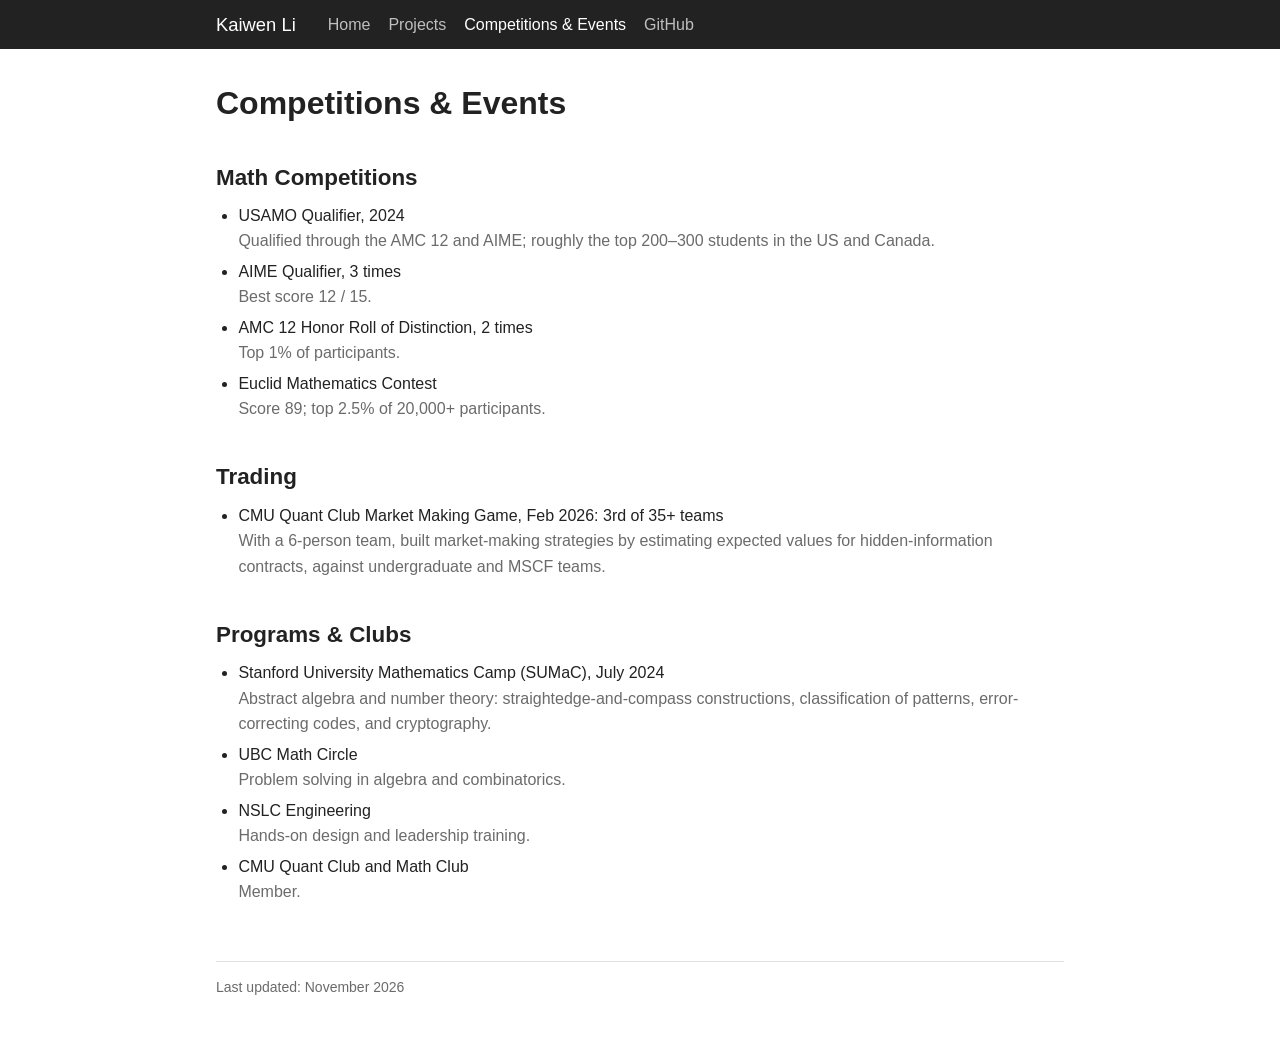
==== competitions.html @ 0a1ec0e3 "New Webpage Created (Nov.19 2026) w/ Basic Design" ====
<!DOCTYPE html>
<html lang="en">
<head>
  <meta charset="utf-8">
  <meta name="viewport" content="width=device-width, initial-scale=1">
  <title>Competitions &amp; Events - Kaiwen Li</title>
  <meta name="author" content="Kaiwen Li">
  <link rel="icon" href="data:image/svg+xml,%3Csvg xmlns='http://www.w3.org/2000/svg' viewBox='0 0 64 64'%3E%3Crect width='64' height='64' fill='%23222'/%3E%3Ctext x='32' y='45' font-family='Helvetica,Arial,sans-serif' font-size='38' text-anchor='middle' fill='%23fff'%3EK%3C/text%3E%3C/svg%3E">
  <link rel="stylesheet" href="style.css">
</head>
<body>
  <header class="topbar">
    <div class="container">
      <a class="site-name" href="index.html">Kaiwen Li</a>
      <nav>
        <a href="index.html">Home</a>
        <a href="projects.html">Projects</a>
        <a href="competitions.html" aria-current="page">Competitions &amp; Events</a>
        <a href="https://github.com/KaiwenLi2007">GitHub</a>
      </nav>
    </div>
  </header>

  <main class="container">
    <h1>Competitions &amp; Events</h1>

    <h2>Math Competitions</h2>
    <ul>
      <li>
        USAMO Qualifier, 2024<br>
        <span class="muted">Qualified through the AMC 12 and AIME; roughly the top 200&ndash;300 students in the US and Canada.</span>
      </li>
      <li>
        AIME Qualifier, 3 times<br>
        <span class="muted">Best score 12 / 15.</span>
      </li>
      <li>
        AMC 12 Honor Roll of Distinction, 2 times<br>
        <span class="muted">Top 1% of participants.</span>
      </li>
      <li>
        Euclid Mathematics Contest<br>
        <span class="muted">Score 89; top 2.5% of 20,000+ participants.</span>
      </li>
    </ul>

    <h2>Trading</h2>
    <ul>
      <li>
        CMU Quant Club Market Making Game, Feb 2026: 3rd of 35+ teams<br>
        <span class="muted">With a 6-person team, built market-making strategies by estimating expected values for hidden-information contracts, against undergraduate and MSCF teams.</span>
      </li>
    </ul>

    <h2>Programs &amp; Clubs</h2>
    <ul>
      <li>
        Stanford University Mathematics Camp (SUMaC), July 2024<br>
        <span class="muted">Abstract algebra and number theory: straightedge-and-compass constructions, classification of patterns, error-correcting codes, and cryptography.</span>
      </li>
      <li>
        UBC Math Circle<br>
        <span class="muted">Problem solving in algebra and combinatorics.</span>
      </li>
      <li>
        NSLC Engineering<br>
        <span class="muted">Hands-on design and leadership training.</span>
      </li>
      <li>
        CMU Quant Club and Math Club<br>
        <span class="muted">Member.</span>
      </li>
    </ul>
  </main>

  <footer class="container">
    <p>Last updated: November 2026</p>
  </footer>
</body>
</html>
---- style.css ----
/* Plain, tqchen.com-inspired styles. Change the variables below to restyle the whole site. */

:root {
  --bg: #ffffff;
  --text: #222222;
  --muted: #6b6b6b;
  --link: #0069d6;
  --rule: #e2e2e2;
  --bar-bg: #222222;
  --bar-text: #bfbfbf;
  --bar-active: #ffffff;
  --width: 880px;
  --font: "Helvetica Neue", Helvetica, Arial, sans-serif;
}

@media (prefers-color-scheme: dark) {
  :root {
    --bg: #161616;
    --text: #dddddd;
    --muted: #9a9a9a;
    --link: #6aaaff;
    --rule: #333333;
    --bar-bg: #000000;
  }
}

* { box-sizing: border-box; }

html { -webkit-text-size-adjust: 100%; }

body {
  margin: 0;
  background: var(--bg);
  color: var(--text);
  font: 16px/1.6 var(--font);
}

a { color: var(--link); text-decoration: none; }
a:hover { text-decoration: underline; }

.container {
  max-width: var(--width);
  margin: 0 auto;
  padding-left: 16px;
  padding-right: 16px;
}

/* ---- Top bar ---- */

.topbar { background: var(--bar-bg); }

.topbar .container {
  display: flex;
  flex-wrap: wrap;
  align-items: center;
  gap: 4px 20px;
  padding-top: 10px;
  padding-bottom: 10px;
}

.topbar .site-name {
  color: var(--bar-active);
  font-size: 1.15rem;
  margin-right: 12px;
}

.topbar nav {
  display: flex;
  flex-wrap: wrap;
  gap: 4px 18px;
}

.topbar nav a { color: var(--bar-text); }

.topbar a:hover,
.topbar nav a[aria-current="page"] {
  color: var(--bar-active);
  text-decoration: none;
}

/* ---- Content ---- */

main { padding-top: 28px; padding-bottom: 40px; }

h1 { font-size: 2rem; line-height: 1.2; margin: 0.2em 0 0.5em; }
h2 { font-size: 1.4rem; line-height: 1.3; margin: 1.8em 0 0.5em; }
h3 { font-size: 1.1rem; line-height: 1.3; margin: 1.4em 0 0.3em; }

p { margin: 0 0 1em; }

ul { padding-left: 1.4em; margin: 0 0 1em; }
li { margin: 0.3em 0; }

.muted { color: var(--muted); }

/* Photo + contact block at the top of the home page */
.profile { display: flow-root; margin-bottom: 1em; }

.profile img {
  float: left;
  width: 200px;
  height: auto;
  margin: 4px 28px 16px 0;
}

.plain { list-style: none; padding: 0; }

/* Project entries */
.links a + a::before {
  content: "·";
  color: var(--muted);
  padding: 0 0.5em;
  display: inline-block;
}

/* ---- Footer ---- */

footer {
  color: var(--muted);
  font-size: 0.875rem;
  padding-bottom: 32px;
}

footer p {
  border-top: 1px solid var(--rule);
  padding-top: 14px;
}

@media (max-width: 560px) {
  .profile img {
    float: none;
    display: block;
    width: 160px;
    margin: 0 0 16px;
  }
}
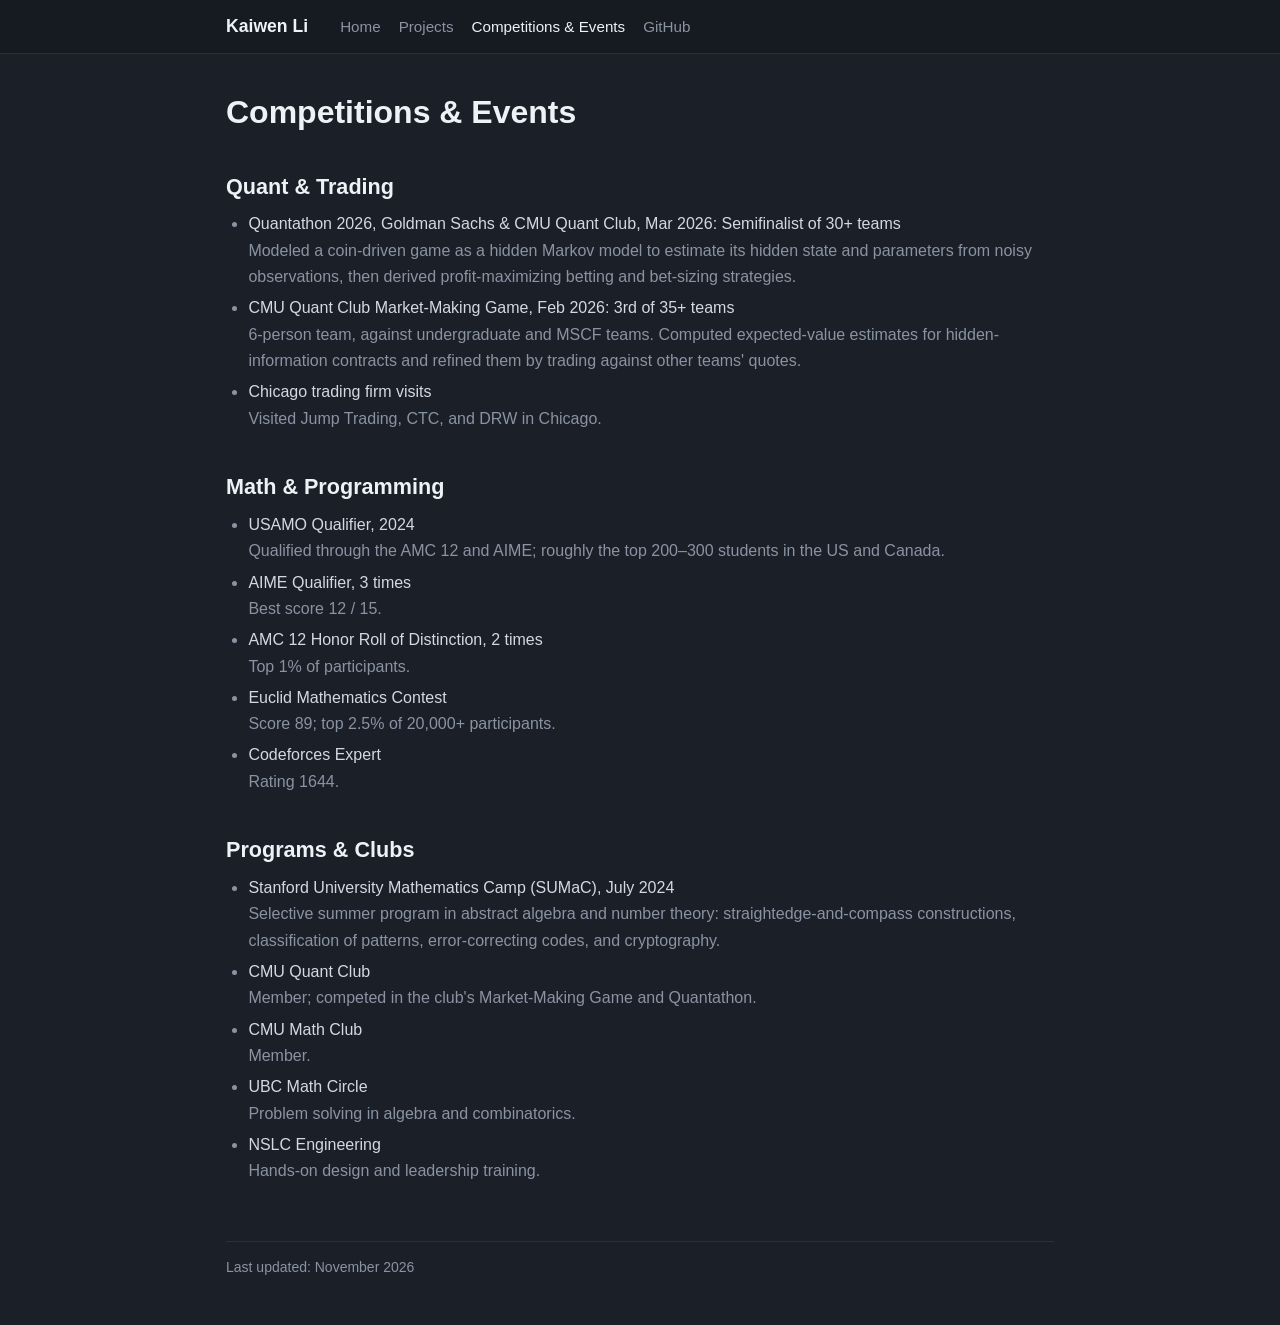
==== commit 857dd9ba: "Updated Details to Profile (Nov.20)" ====
--- a/competitions.html
+++ b/competitions.html
@@ -5,7 +5,7 @@
   <meta name="viewport" content="width=device-width, initial-scale=1">
   <title>Competitions &amp; Events - Kaiwen Li</title>
   <meta name="author" content="Kaiwen Li">
-  <link rel="icon" href="data:image/svg+xml,%3Csvg xmlns='http://www.w3.org/2000/svg' viewBox='0 0 64 64'%3E%3Crect width='64' height='64' fill='%23222'/%3E%3Ctext x='32' y='45' font-family='Helvetica,Arial,sans-serif' font-size='38' text-anchor='middle' fill='%23fff'%3EK%3C/text%3E%3C/svg%3E">
+  <link rel="icon" href="data:image/svg+xml,%3Csvg xmlns='http://www.w3.org/2000/svg' viewBox='0 0 64 64'%3E%3Crect width='64' height='64' fill='%231b1f27'/%3E%3Ctext x='32' y='45' font-family='Helvetica,Arial,sans-serif' font-size='38' text-anchor='middle' fill='%23eef1f6'%3EK%3C/text%3E%3C/svg%3E">
   <link rel="stylesheet" href="style.css">
 </head>
 <body>
@@ -24,7 +24,23 @@
   <main class="container">
     <h1>Competitions &amp; Events</h1>
 
-    <h2>Math Competitions</h2>
+    <h2>Quant &amp; Trading</h2>
+    <ul>
+      <li>
+        Quantathon 2026, Goldman Sachs &amp; CMU Quant Club, Mar 2026: Semifinalist of 30+ teams<br>
+        <span class="muted">Modeled a coin-driven game as a hidden Markov model to estimate its hidden state and parameters from noisy observations, then derived profit-maximizing betting and bet-sizing strategies.</span>
+      </li>
+      <li>
+        CMU Quant Club Market-Making Game, Feb 2026: 3rd of 35+ teams<br>
+        <span class="muted">6-person team, against undergraduate and MSCF teams. Computed expected-value estimates for hidden-information contracts and refined them by trading against other teams' quotes.</span>
+      </li>
+      <li>
+        Chicago trading firm visits<br>
+        <span class="muted">Visited Jump Trading, CTC, and DRW in Chicago.</span>
+      </li>
+    </ul>
+
+    <h2>Math &amp; Programming</h2>
     <ul>
       <li>
         USAMO Qualifier, 2024<br>
@@ -42,13 +58,9 @@
         Euclid Mathematics Contest<br>
         <span class="muted">Score 89; top 2.5% of 20,000+ participants.</span>
       </li>
-    </ul>
-
-    <h2>Trading</h2>
-    <ul>
       <li>
-        CMU Quant Club Market Making Game, Feb 2026: 3rd of 35+ teams<br>
-        <span class="muted">With a 6-person team, built market-making strategies by estimating expected values for hidden-information contracts, against undergraduate and MSCF teams.</span>
+        Codeforces Expert<br>
+        <span class="muted">Rating 1644.</span>
       </li>
     </ul>
 
@@ -56,7 +68,15 @@
     <ul>
       <li>
         Stanford University Mathematics Camp (SUMaC), July 2024<br>
-        <span class="muted">Abstract algebra and number theory: straightedge-and-compass constructions, classification of patterns, error-correcting codes, and cryptography.</span>
+        <span class="muted">Selective summer program in abstract algebra and number theory: straightedge-and-compass constructions, classification of patterns, error-correcting codes, and cryptography.</span>
+      </li>
+      <li>
+        CMU Quant Club<br>
+        <span class="muted">Member; competed in the club's Market-Making Game and Quantathon.</span>
+      </li>
+      <li>
+        CMU Math Club<br>
+        <span class="muted">Member.</span>
       </li>
       <li>
         UBC Math Circle<br>
@@ -66,10 +86,6 @@
         NSLC Engineering<br>
         <span class="muted">Hands-on design and leadership training.</span>
       </li>
-      <li>
-        CMU Quant Club and Math Club<br>
-        <span class="muted">Member.</span>
-      </li>
     </ul>
   </main>
 
--- a/style.css
+++ b/style.css
@@ -1,27 +1,20 @@
-/* Plain, tqchen.com-inspired styles. Change the variables below to restyle the whole site. */
+/* Kaiwen Li - site styles. Change the variables in :root to restyle the whole site. */
 
 :root {
-  --bg: #ffffff;
-  --text: #222222;
-  --muted: #6b6b6b;
-  --link: #0069d6;
-  --rule: #e2e2e2;
-  --bar-bg: #222222;
-  --bar-text: #bfbfbf;
-  --bar-active: #ffffff;
-  --width: 880px;
-  --font: "Helvetica Neue", Helvetica, Arial, sans-serif;
-}
-
-@media (prefers-color-scheme: dark) {
-  :root {
-    --bg: #161616;
-    --text: #dddddd;
-    --muted: #9a9a9a;
-    --link: #6aaaff;
-    --rule: #333333;
-    --bar-bg: #000000;
-  }
+  color-scheme: dark;
+  --bg: #1b1f27;
+  --bar-bg: #161a21;
+  --text: #d3d9e3;
+  --heading: #eef1f6;
+  --muted: #8a93a3;
+  --link: #86b9e0;
+  --rule: #2b313c;
+  --radius: 6px;
+  --size: 16px;
+  --font-body: -apple-system, BlinkMacSystemFont, "Segoe UI", Roboto, "Helvetica Neue", Arial, sans-serif;
+  --font-heading: var(--font-body);
+  --font-ui: var(--font-body);
+  --width: 860px;
 }
 
 * { box-sizing: border-box; }
@@ -32,11 +25,13 @@
   margin: 0;
   background: var(--bg);
   color: var(--text);
-  font: 16px/1.6 var(--font);
+  font-family: var(--font-body);
+  font-size: var(--size);
+  line-height: 1.65;
 }
 
 a { color: var(--link); text-decoration: none; }
-a:hover { text-decoration: underline; }
+a:hover { text-decoration: underline; text-underline-offset: 3px; }
 
 .container {
   max-width: var(--width);
@@ -47,20 +42,25 @@
 
 /* ---- Top bar ---- */
 
-.topbar { background: var(--bar-bg); }
+.topbar {
+  background: var(--bar-bg);
+  border-bottom: 1px solid var(--rule);
+  font-family: var(--font-ui);
+}
 
 .topbar .container {
   display: flex;
   flex-wrap: wrap;
   align-items: center;
   gap: 4px 20px;
-  padding-top: 10px;
-  padding-bottom: 10px;
+  padding-top: 12px;
+  padding-bottom: 12px;
 }
 
 .topbar .site-name {
-  color: var(--bar-active);
-  font-size: 1.15rem;
+  color: var(--heading);
+  font-size: 1.1rem;
+  font-weight: 600;
   margin-right: 12px;
 }
 
@@ -68,28 +68,38 @@
   display: flex;
   flex-wrap: wrap;
   gap: 4px 18px;
+  font-size: 0.95rem;
 }
 
-.topbar nav a { color: var(--bar-text); }
+.topbar nav a { color: var(--muted); }
 
 .topbar a:hover,
 .topbar nav a[aria-current="page"] {
-  color: var(--bar-active);
+  color: var(--heading);
   text-decoration: none;
 }
 
 /* ---- Content ---- */
 
-main { padding-top: 28px; padding-bottom: 40px; }
+main { padding-top: 36px; padding-bottom: 40px; }
 
-h1 { font-size: 2rem; line-height: 1.2; margin: 0.2em 0 0.5em; }
-h2 { font-size: 1.4rem; line-height: 1.3; margin: 1.8em 0 0.5em; }
+h1, h2, h3 {
+  color: var(--heading);
+  font-family: var(--font-heading);
+  font-weight: 600;
+}
+
+h1 { font-size: 2rem; line-height: 1.2; margin: 0.1em 0 0.5em; }
+h2 { font-size: 1.35rem; line-height: 1.3; margin: 1.9em 0 0.5em; }
 h3 { font-size: 1.1rem; line-height: 1.3; margin: 1.4em 0 0.3em; }
 
 p { margin: 0 0 1em; }
 
 ul { padding-left: 1.4em; margin: 0 0 1em; }
 li { margin: 0.3em 0; }
+li::marker { color: var(--muted); }
+
+b { color: var(--heading); font-weight: 600; }
 
 .muted { color: var(--muted); }
 
@@ -101,13 +111,14 @@
   width: 200px;
   height: auto;
   margin: 4px 28px 16px 0;
+  border-radius: var(--radius);
 }
 
 .plain { list-style: none; padding: 0; }
 
-/* Project entries */
+/* Project links: Play · About · Code */
 .links a + a::before {
-  content: "·";
+  content: "\00b7";
   color: var(--muted);
   padding: 0 0.5em;
   display: inline-block;
